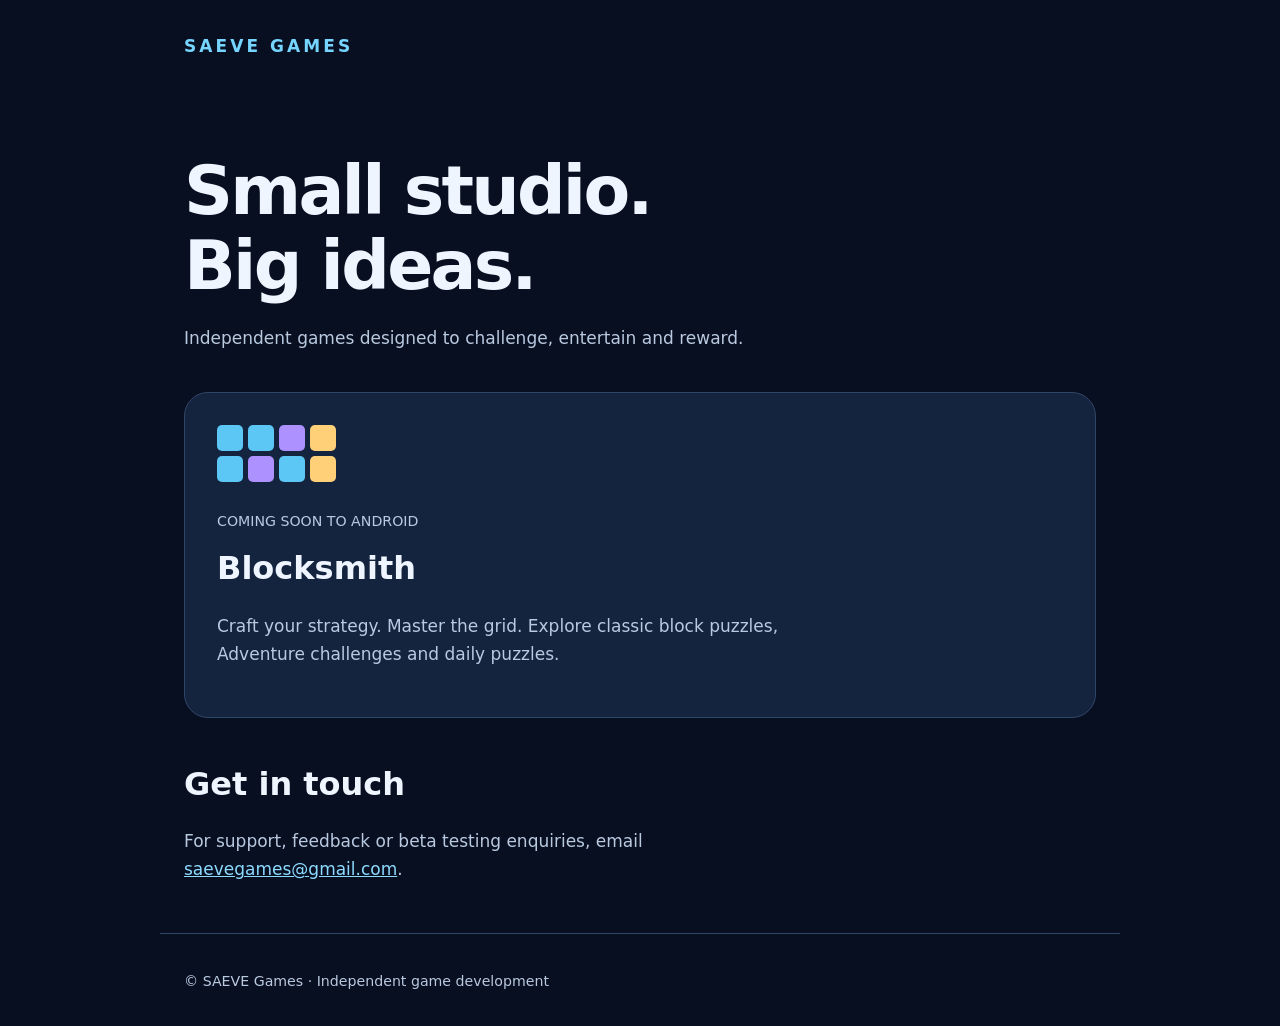
==== index.html @ c509902b "Create SAEVE Games public studio homepage" ====
<!doctype html><html lang="en-GB"><head><meta charset="utf-8"><meta name="viewport" content="width=device-width, initial-scale=1"><meta name="description" content="SAEVE Games, independent game studio and creator of Blocksmith."><title>SAEVE Games | Blocksmith</title><style>*{box-sizing:border-box}body{margin:0;background:#080f21;color:#eef5ff;font:17px/1.65 system-ui,sans-serif}main,header,footer{max-width:960px;margin:auto;padding:32px 24px}header{font-weight:800;letter-spacing:.18em;color:#75d5ff}h1{font-size:clamp(38px,7vw,68px);line-height:1.1;letter-spacing:-.04em;margin:30px 0 20px}h2{font-size:32px;margin:8px 0}p{max-width:620px;color:#b9c9e0}section{border:1px solid #304667;border-radius:24px;padding:32px;margin:40px 0;background:#14243e}a{color:#8cdbff}small{color:#b9c9e0}.tiles{display:grid;grid-template-columns:repeat(4,26px);gap:5px;margin-bottom:24px}.tiles span{height:26px;border-radius:5px;background:#5cc6f4}.tiles span:nth-child(3n){background:#ad91ff}.tiles span:nth-child(4n){background:#ffd078}footer{border-top:1px solid #304667}</style></head><body><header>SAEVE GAMES</header><main><h1>Small studio.<br>Big ideas.</h1><p>Independent games designed to challenge, entertain and reward.</p><section><div class="tiles" aria-hidden="true"><span></span><span></span><span></span><span></span><span></span><span></span><span></span><span></span></div><small>COMING SOON TO ANDROID</small><h2>Blocksmith</h2><p>Craft your strategy. Master the grid. Explore classic block puzzles, Adventure challenges and daily puzzles.</p></section><h2>Get in touch</h2><p>For support, feedback or beta testing enquiries, email <a href="mailto:saevegames@gmail.com">saevegames@gmail.com</a>.</p></main><footer><small>© SAEVE Games · Independent game development</small></footer></body></html>
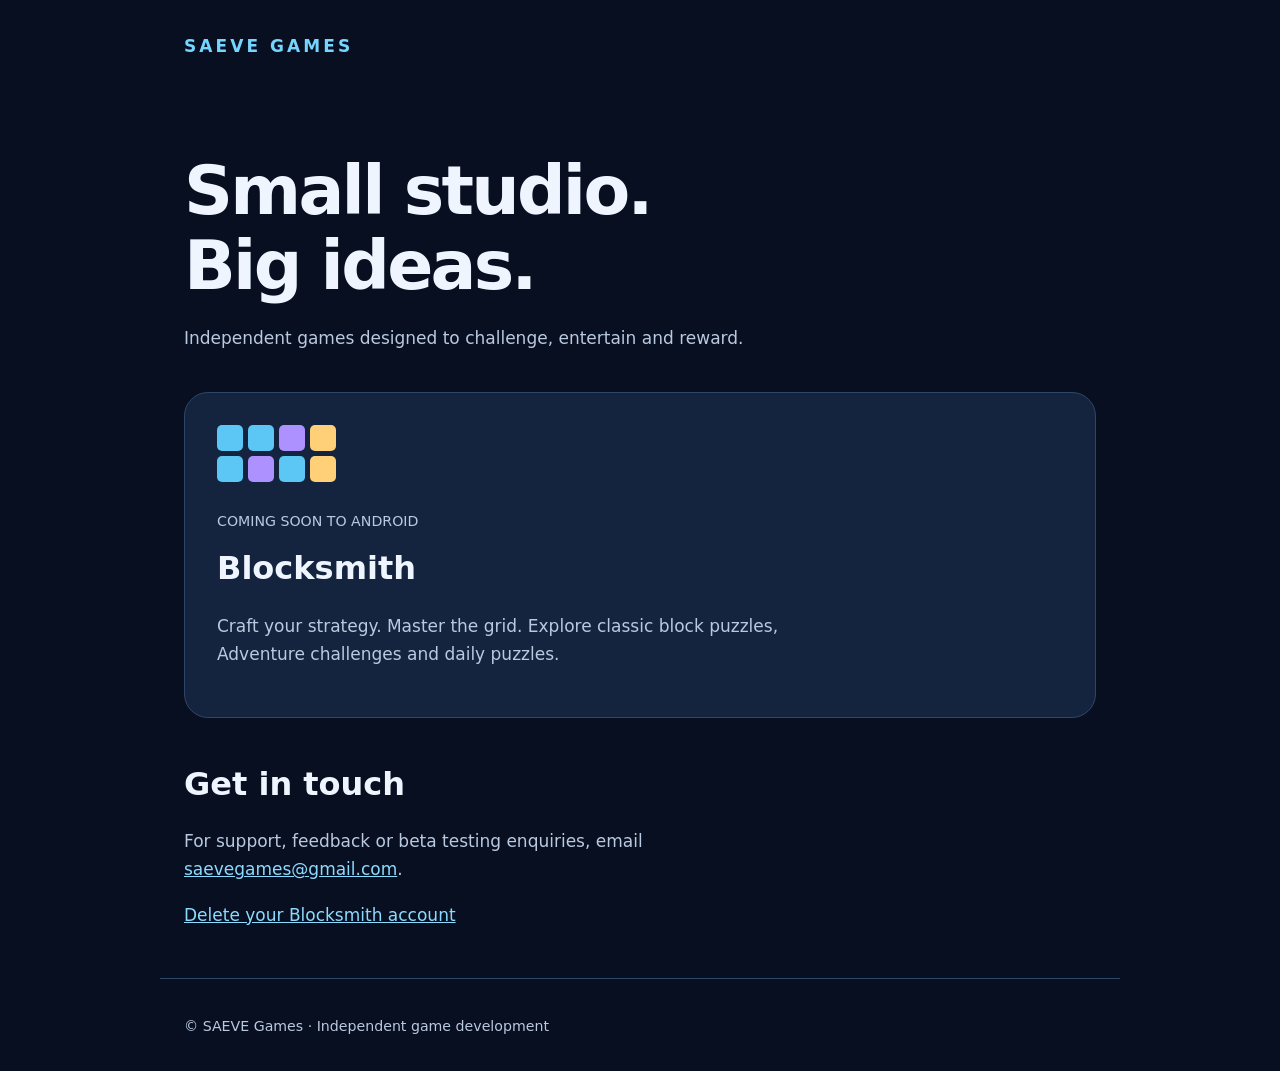
==== commit d9b91090: "Add Blocksmith account deletion to SAEVE Games" ====
--- a/index.html
+++ b/index.html
@@ -1 +1 @@
-<!doctype html><html lang="en-GB"><head><meta charset="utf-8"><meta name="viewport" content="width=device-width, initial-scale=1"><meta name="description" content="SAEVE Games, independent game studio and creator of Blocksmith."><title>SAEVE Games | Blocksmith</title><style>*{box-sizing:border-box}body{margin:0;background:#080f21;color:#eef5ff;font:17px/1.65 system-ui,sans-serif}main,header,footer{max-width:960px;margin:auto;padding:32px 24px}header{font-weight:800;letter-spacing:.18em;color:#75d5ff}h1{font-size:clamp(38px,7vw,68px);line-height:1.1;letter-spacing:-.04em;margin:30px 0 20px}h2{font-size:32px;margin:8px 0}p{max-width:620px;color:#b9c9e0}section{border:1px solid #304667;border-radius:24px;padding:32px;margin:40px 0;background:#14243e}a{color:#8cdbff}small{color:#b9c9e0}.tiles{display:grid;grid-template-columns:repeat(4,26px);gap:5px;margin-bottom:24px}.tiles span{height:26px;border-radius:5px;background:#5cc6f4}.tiles span:nth-child(3n){background:#ad91ff}.tiles span:nth-child(4n){background:#ffd078}footer{border-top:1px solid #304667}</style></head><body><header>SAEVE GAMES</header><main><h1>Small studio.<br>Big ideas.</h1><p>Independent games designed to challenge, entertain and reward.</p><section><div class="tiles" aria-hidden="true"><span></span><span></span><span></span><span></span><span></span><span></span><span></span><span></span></div><small>COMING SOON TO ANDROID</small><h2>Blocksmith</h2><p>Craft your strategy. Master the grid. Explore classic block puzzles, Adventure challenges and daily puzzles.</p></section><h2>Get in touch</h2><p>For support, feedback or beta testing enquiries, email <a href="mailto:saevegames@gmail.com">saevegames@gmail.com</a>.</p></main><footer><small>© SAEVE Games · Independent game development</small></footer></body></html>+<!doctype html><html lang="en-GB"><head><meta charset="utf-8"><meta name="viewport" content="width=device-width, initial-scale=1"><meta name="description" content="SAEVE Games, independent game studio and creator of Blocksmith."><title>SAEVE Games | Blocksmith</title><style>*{box-sizing:border-box}body{margin:0;background:#080f21;color:#eef5ff;font:17px/1.65 system-ui,sans-serif}main,header,footer{max-width:960px;margin:auto;padding:32px 24px}header{font-weight:800;letter-spacing:.18em;color:#75d5ff}h1{font-size:clamp(38px,7vw,68px);line-height:1.1;letter-spacing:-.04em;margin:30px 0 20px}h2{font-size:32px;margin:8px 0}p{max-width:620px;color:#b9c9e0}section{border:1px solid #304667;border-radius:24px;padding:32px;margin:40px 0;background:#14243e}a{color:#8cdbff}small{color:#b9c9e0}.tiles{display:grid;grid-template-columns:repeat(4,26px);gap:5px;margin-bottom:24px}.tiles span{height:26px;border-radius:5px;background:#5cc6f4}.tiles span:nth-child(3n){background:#ad91ff}.tiles span:nth-child(4n){background:#ffd078}footer{border-top:1px solid #304667}</style></head><body><header>SAEVE GAMES</header><main><h1>Small studio.<br>Big ideas.</h1><p>Independent games designed to challenge, entertain and reward.</p><section><div class="tiles" aria-hidden="true"><span></span><span></span><span></span><span></span><span></span><span></span><span></span><span></span></div><small>COMING SOON TO ANDROID</small><h2>Blocksmith</h2><p>Craft your strategy. Master the grid. Explore classic block puzzles, Adventure challenges and daily puzzles.</p></section><h2>Get in touch</h2><p>For support, feedback or beta testing enquiries, email <a href="mailto:saevegames@gmail.com">saevegames@gmail.com</a>.</p><p><a href="delete-account.html">Delete your Blocksmith account</a></p></main><footer><small>© SAEVE Games · Independent game development</small></footer></body></html>
